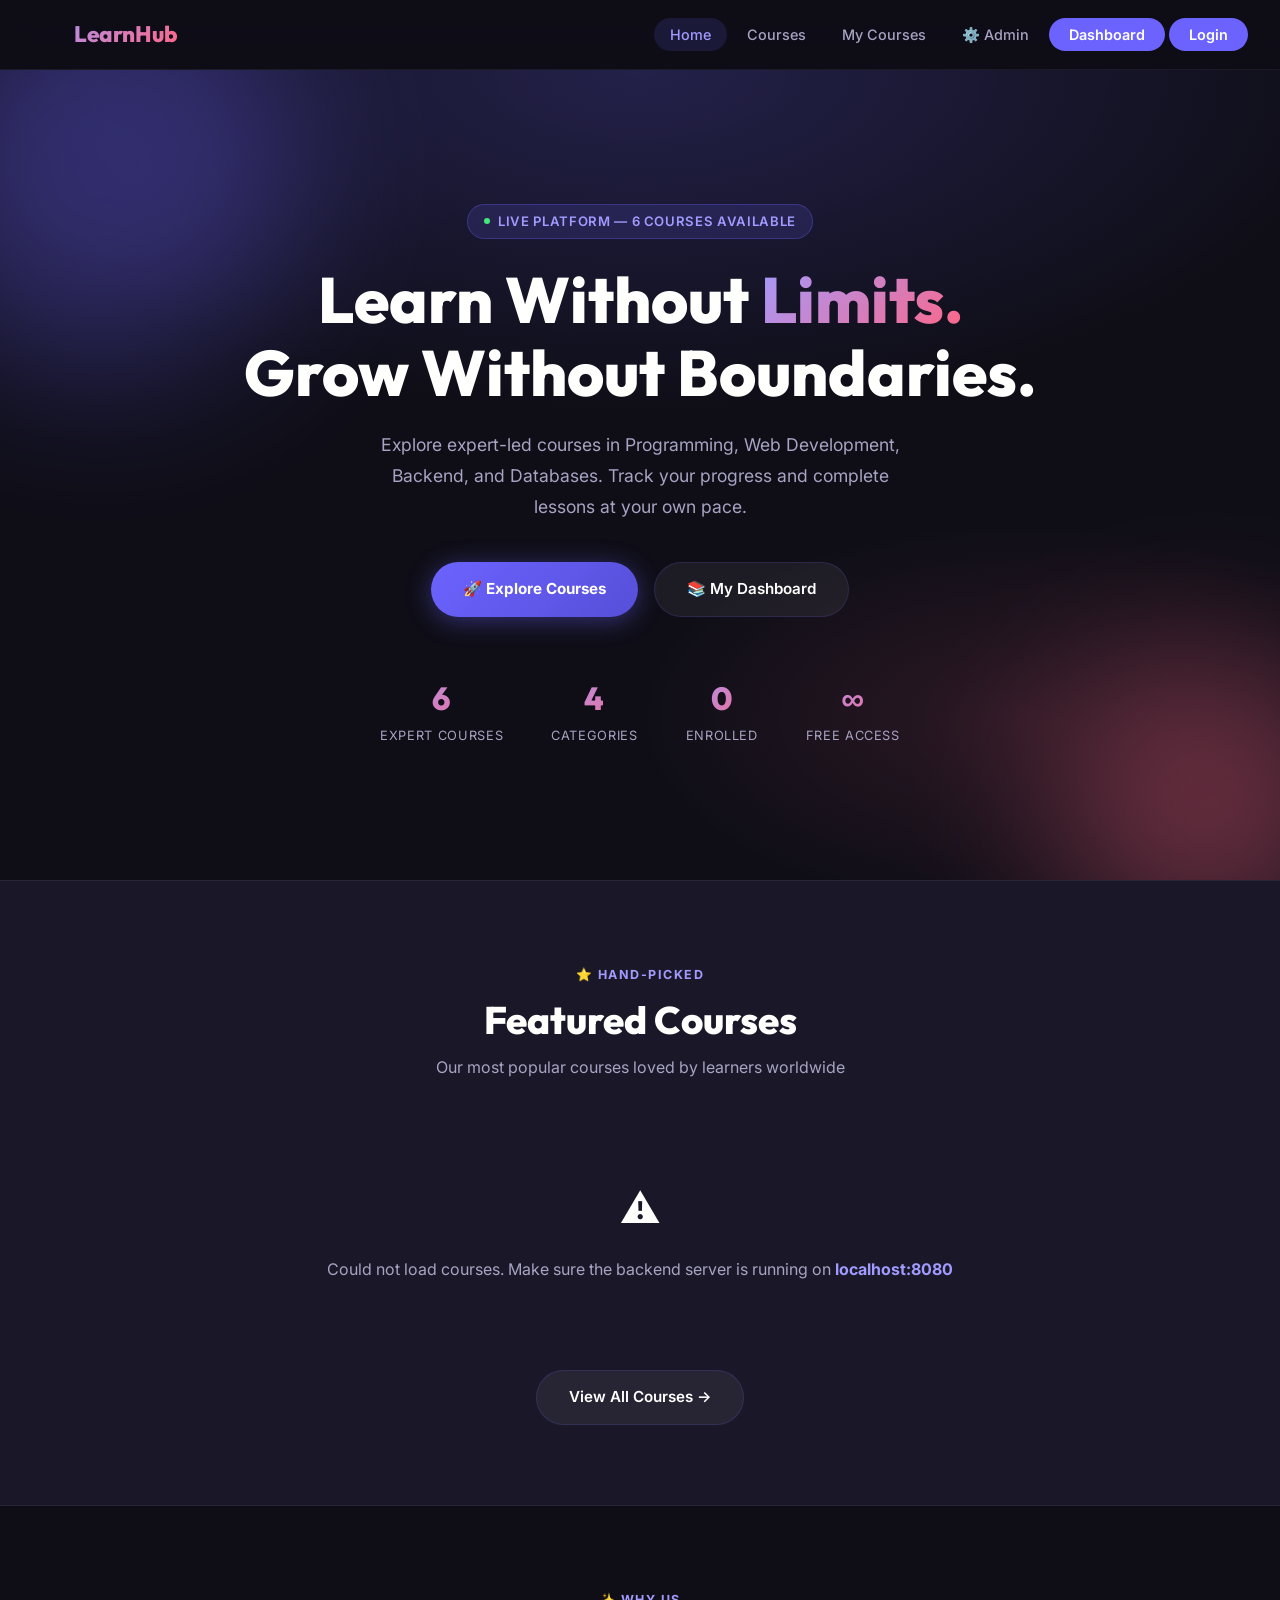
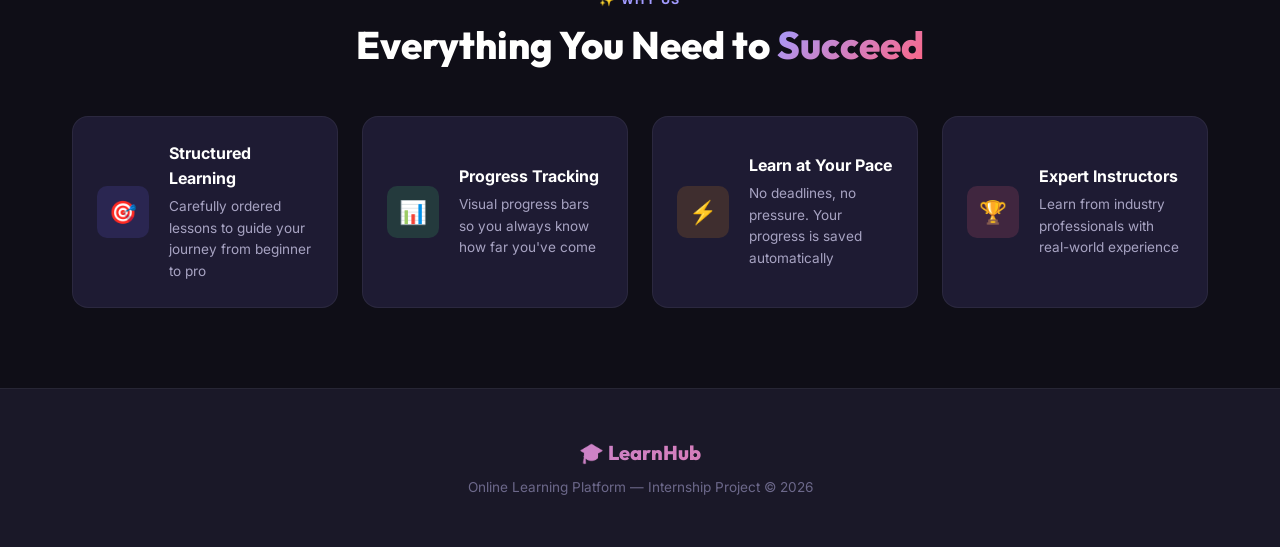
==== target/classes/static/index.html @ 6e9b1f72 "first commit" ====
<!DOCTYPE html>
<html lang="en">
<head>
  <meta charset="UTF-8" />
  <meta name="viewport" content="width=device-width, initial-scale=1.0" />
  <title>LearnHub — Online Learning Platform</title>
  <meta name="description" content="Browse and enroll in top courses in Programming, Web Development, Backend, and Database. Learn from expert instructors at your own pace." />
  <link rel="stylesheet" href="css/style.css" />
  <link rel="icon" href="data:image/svg+xml,<svg xmlns='http://www.w3.org/2000/svg' viewBox='0 0 100 100'><text y='.9em' font-size='90'>🎓</text></svg>" />
</head>
<body>

<!-- NAVBAR -->
<nav class="navbar" id="navbar">
  <a href="index.html" class="nav-logo">
    <span class="logo-icon">🎓</span> LearnHub
  </a>
  <ul class="nav-links" id="navLinks">
    <li><a href="index.html" class="active">Home</a></li>
    <li><a href="courses.html">Courses</a></li>
    <li><a href="dashboard.html">My Courses</a></li>
    <li><a href="admin.html">⚙️ Admin</a></li>
    <li><a href="dashboard.html" class="nav-cta">Dashboard</a></li>
  </ul>
  <button class="hamburger" id="hamburger" aria-label="Toggle menu">
    <span></span><span></span><span></span>
  </button>
</nav>

<div class="page-wrapper">

  <!-- HERO -->
  <section class="hero">
    <div class="hero-bg"></div>
    <div class="hero-orb hero-orb-1"></div>
    <div class="hero-orb hero-orb-2"></div>
    <div class="hero-content">
      <div class="hero-badge">
        <span></span> Live Platform — 6 Courses Available
      </div>
      <h1>Learn Without <span class="gradient-text">Limits.</span><br/>Grow Without Boundaries.</h1>
      <p>Explore expert-led courses in Programming, Web Development, Backend, and Databases. Track your progress and complete lessons at your own pace.</p>
      <div class="hero-buttons">
        <a href="courses.html" class="btn-primary" id="exploreCoursesBtn">🚀 Explore Courses</a>
        <a href="dashboard.html" class="btn-secondary" id="myCoursesBtn">📚 My Dashboard</a>
      </div>
      <div class="hero-stats">
        <div class="stat">
          <div class="stat-number" id="totalCoursesStat">6</div>
          <div class="stat-label">Expert Courses</div>
        </div>
        <div class="stat">
          <div class="stat-number">4</div>
          <div class="stat-label">Categories</div>
        </div>
        <div class="stat">
          <div class="stat-number" id="enrolledStat">0</div>
          <div class="stat-label">Enrolled</div>
        </div>
        <div class="stat">
          <div class="stat-number">∞</div>
          <div class="stat-label">Free Access</div>
        </div>
      </div>
    </div>
  </section>

  <!-- FEATURED COURSES -->
  <div style="background: var(--bg2); border-top: 1px solid var(--border-light); border-bottom: 1px solid var(--border-light);">
    <section class="section">
      <div class="section-header">
        <div class="section-label">⭐ Hand-picked</div>
        <h2 class="section-title">Featured Courses</h2>
        <p class="section-sub">Our most popular courses loved by learners worldwide</p>
      </div>
      <div class="courses-grid" id="featuredGrid">
        <div class="spinner-wrapper"><div class="spinner"></div></div>
      </div>
      <div style="text-align:center; margin-top:2.5rem;">
        <a href="courses.html" class="btn-secondary" id="viewAllBtn" style="display:inline-flex;">View All Courses →</a>
      </div>
    </section>
  </div>

  <!-- WHY LEARNHUB -->
  <section class="section">
    <div class="section-header">
      <div class="section-label">✨ Why Us</div>
      <h2 class="section-title">Everything You Need to <span class="gradient-text">Succeed</span></h2>
    </div>
    <div style="display:grid; grid-template-columns:repeat(auto-fit,minmax(240px,1fr)); gap:1.5rem;">
      <div class="stat-card">
        <div class="stat-icon purple">🎯</div>
        <div><div style="font-weight:700;font-size:1rem;margin-bottom:4px;">Structured Learning</div><div style="font-size:0.85rem;color:var(--text-muted);">Carefully ordered lessons to guide your journey from beginner to pro</div></div>
      </div>
      <div class="stat-card">
        <div class="stat-icon green">📊</div>
        <div><div style="font-weight:700;font-size:1rem;margin-bottom:4px;">Progress Tracking</div><div style="font-size:0.85rem;color:var(--text-muted);">Visual progress bars so you always know how far you've come</div></div>
      </div>
      <div class="stat-card">
        <div class="stat-icon orange">⚡</div>
        <div><div style="font-weight:700;font-size:1rem;margin-bottom:4px;">Learn at Your Pace</div><div style="font-size:0.85rem;color:var(--text-muted);">No deadlines, no pressure. Your progress is saved automatically</div></div>
      </div>
      <div class="stat-card">
        <div class="stat-icon pink">🏆</div>
        <div><div style="font-weight:700;font-size:1rem;margin-bottom:4px;">Expert Instructors</div><div style="font-size:0.85rem;color:var(--text-muted);">Learn from industry professionals with real-world experience</div></div>
      </div>
    </div>
  </section>

</div>

<!-- FOOTER -->
<footer>
  <div class="footer-logo">🎓 LearnHub</div>
  <p>Online Learning Platform — Internship Project &copy; 2026</p>
</footer>

<!-- TOAST CONTAINER -->
<div class="toast-container" id="toastContainer"></div>

<script src="js/auth.js"></script>
<script src="js/app.js"></script>
<script src="js/index.js"></script>
<script>initNavAuth();</script>
</body>
</html>
---- target/classes/static/css/style.css ----
/* =====================================================
   Online Learning Platform - Global Stylesheet
   ===================================================== */

@import url('https://fonts.googleapis.com/css2?family=Inter:wght@300;400;500;600;700;800&family=Outfit:wght@400;500;600;700;800&display=swap');

/* ---- CSS Variables / Design Tokens ---- */
:root {
  --primary: #6c63ff;
  --primary-dark: #554fd8;
  --primary-light: #a29bff;
  --secondary: #ff6584;
  --accent: #43e97b;
  --accent2: #f7971e;

  --bg: #0f0e17;
  --bg2: #1a1828;
  --bg3: #231f3a;
  --card-bg: #1e1b33;
  --card-hover: #27234a;

  --text: #fffffe;
  --text-muted: #a7a3c2;
  --text-dim: #6c688a;

  --border: rgba(108, 99, 255, 0.18);
  --border-light: rgba(255,255,255,0.06);

  --shadow: 0 8px 32px rgba(0,0,0,0.45);
  --shadow-card: 0 4px 24px rgba(0,0,0,0.35);
  --shadow-glow: 0 0 40px rgba(108,99,255,0.18);

  --radius: 16px;
  --radius-sm: 10px;
  --radius-pill: 999px;

  --transition: 0.25s cubic-bezier(.4,0,.2,1);
  --nav-height: 70px;
}

/* ---- Reset ---- */
*, *::before, *::after { box-sizing: border-box; margin: 0; padding: 0; }
html { scroll-behavior: smooth; }
body {
  font-family: 'Inter', sans-serif;
  background: var(--bg);
  color: var(--text);
  min-height: 100vh;
  line-height: 1.6;
}
a { text-decoration: none; color: inherit; }
img { max-width: 100%; display: block; }
ul { list-style: none; }
button { cursor: pointer; font-family: inherit; border: none; outline: none; }

/* ---- Scrollbar ---- */
::-webkit-scrollbar { width: 6px; }
::-webkit-scrollbar-track { background: var(--bg2); }
::-webkit-scrollbar-thumb { background: var(--primary); border-radius: 3px; }

/* =====================================================
   NAVBAR
   ===================================================== */
.navbar {
  position: fixed;
  top: 0; left: 0; right: 0;
  height: var(--nav-height);
  background: rgba(15,14,23,0.85);
  backdrop-filter: blur(18px);
  border-bottom: 1px solid var(--border-light);
  display: flex;
  align-items: center;
  justify-content: space-between;
  padding: 0 2rem;
  z-index: 1000;
  transition: background var(--transition);
}
.navbar.scrolled { background: rgba(15,14,23,0.97); }

.nav-logo {
  display: flex;
  align-items: center;
  gap: 10px;
  font-family: 'Outfit', sans-serif;
  font-size: 1.4rem;
  font-weight: 800;
  background: linear-gradient(135deg, var(--primary-light) 0%, var(--secondary) 100%);
  -webkit-background-clip: text;
  -webkit-text-fill-color: transparent;
  background-clip: text;
}
.nav-logo .logo-icon { font-size: 1.6rem; filter: drop-shadow(0 0 8px var(--primary)); }

.nav-links {
  display: flex;
  align-items: center;
  gap: 0.25rem;
}
.nav-links a {
  padding: 8px 16px;
  border-radius: var(--radius-pill);
  font-size: 0.9rem;
  font-weight: 500;
  color: var(--text-muted);
  transition: color var(--transition), background var(--transition);
}
.nav-links a:hover, .nav-links a.active {
  color: var(--text);
  background: rgba(108,99,255,0.15);
}
.nav-links a.active { color: var(--primary-light); }

.nav-cta {
  background: var(--primary);
  color: #fff !important;
  padding: 8px 20px !important;
  border-radius: var(--radius-pill) !important;
  font-weight: 600 !important;
  transition: background var(--transition), transform var(--transition), box-shadow var(--transition) !important;
}
.nav-cta:hover {
  background: var(--primary-dark) !important;
  transform: translateY(-1px);
  box-shadow: 0 4px 18px rgba(108,99,255,0.4) !important;
}

.hamburger { display: none; flex-direction: column; gap: 5px; background: none; padding: 6px; }
.hamburger span { display: block; width: 22px; height: 2px; background: var(--text-muted); border-radius: 2px; transition: var(--transition); }

/* =====================================================
   PAGE WRAPPER
   ===================================================== */
.page-wrapper { padding-top: var(--nav-height); }

/* =====================================================
   HERO SECTION
   ===================================================== */
.hero {
  min-height: 90vh;
  display: flex;
  align-items: center;
  justify-content: center;
  text-align: center;
  position: relative;
  overflow: hidden;
  padding: 4rem 2rem;
}

.hero-bg {
  position: absolute;
  inset: 0;
  background: radial-gradient(ellipse 80% 60% at 50% 0%, rgba(108,99,255,0.22) 0%, transparent 70%),
              radial-gradient(ellipse 50% 40% at 80% 80%, rgba(255,101,132,0.12) 0%, transparent 60%),
              var(--bg);
}
.hero-orb {
  position: absolute;
  border-radius: 50%;
  filter: blur(80px);
  opacity: 0.35;
  animation: floatOrb 8s ease-in-out infinite;
}
.hero-orb-1 { width: 400px; height: 400px; background: var(--primary); top: -100px; left: -100px; animation-delay: 0s; }
.hero-orb-2 { width: 300px; height: 300px; background: var(--secondary); bottom: -80px; right: -80px; animation-delay: -4s; }

@keyframes floatOrb {
  0%, 100% { transform: translate(0, 0) scale(1); }
  50% { transform: translate(30px, 20px) scale(1.05); }
}

.hero-content { position: relative; z-index: 1; max-width: 800px; }

.hero-badge {
  display: inline-flex;
  align-items: center;
  gap: 8px;
  background: rgba(108,99,255,0.15);
  border: 1px solid rgba(108,99,255,0.3);
  color: var(--primary-light);
  padding: 6px 16px;
  border-radius: var(--radius-pill);
  font-size: 0.82rem;
  font-weight: 600;
  margin-bottom: 1.5rem;
  letter-spacing: 0.05em;
  text-transform: uppercase;
}
.hero-badge span { display: inline-block; width: 6px; height: 6px; border-radius: 50%; background: var(--accent); animation: pulse 2s infinite; }
@keyframes pulse { 0%,100%{opacity:1;transform:scale(1)} 50%{opacity:0.5;transform:scale(1.3)} }

.hero h1 {
  font-family: 'Outfit', sans-serif;
  font-size: clamp(2.4rem, 6vw, 4rem);
  font-weight: 800;
  line-height: 1.15;
  margin-bottom: 1.25rem;
}
.hero h1 .gradient-text {
  background: linear-gradient(135deg, var(--primary-light) 0%, var(--secondary) 100%);
  -webkit-background-clip: text;
  -webkit-text-fill-color: transparent;
  background-clip: text;
}

.hero p {
  font-size: 1.1rem;
  color: var(--text-muted);
  max-width: 560px;
  margin: 0 auto 2.5rem;
  line-height: 1.75;
}

.hero-buttons { display: flex; gap: 1rem; justify-content: center; flex-wrap: wrap; }

.btn-primary {
  background: linear-gradient(135deg, var(--primary), var(--primary-dark));
  color: #fff;
  padding: 14px 32px;
  border-radius: var(--radius-pill);
  font-weight: 700;
  font-size: 0.95rem;
  display: inline-flex;
  align-items: center;
  gap: 8px;
  transition: transform var(--transition), box-shadow var(--transition);
  box-shadow: 0 4px 24px rgba(108,99,255,0.4);
}
.btn-primary:hover { transform: translateY(-2px); box-shadow: 0 8px 32px rgba(108,99,255,0.55); }

.btn-secondary {
  background: rgba(255,255,255,0.06);
  color: var(--text);
  padding: 14px 32px;
  border-radius: var(--radius-pill);
  font-weight: 600;
  font-size: 0.95rem;
  border: 1px solid var(--border);
  display: inline-flex;
  align-items: center;
  gap: 8px;
  transition: background var(--transition), transform var(--transition);
}
.btn-secondary:hover { background: rgba(255,255,255,0.1); transform: translateY(-2px); }

/* ---- Hero Stats ---- */
.hero-stats {
  display: flex;
  justify-content: center;
  gap: 3rem;
  margin-top: 3.5rem;
  flex-wrap: wrap;
}
.stat { text-align: center; }
.stat-number {
  font-family: 'Outfit', sans-serif;
  font-size: 2rem;
  font-weight: 800;
  background: linear-gradient(135deg, var(--primary-light), var(--secondary));
  -webkit-background-clip: text;
  -webkit-text-fill-color: transparent;
  background-clip: text;
}
.stat-label { font-size: 0.8rem; color: var(--text-muted); text-transform: uppercase; letter-spacing: 0.05em; margin-top: 2px; }

/* =====================================================
   SECTION HEADERS
   ===================================================== */
.section { padding: 5rem 2rem; max-width: 1200px; margin: 0 auto; }
.section-header { text-align: center; margin-bottom: 3rem; }
.section-label {
  display: inline-flex;
  align-items: center;
  gap: 6px;
  font-size: 0.78rem;
  font-weight: 700;
  text-transform: uppercase;
  letter-spacing: 0.12em;
  color: var(--primary-light);
  margin-bottom: 0.75rem;
}
.section-title {
  font-family: 'Outfit', sans-serif;
  font-size: clamp(1.6rem, 3.5vw, 2.4rem);
  font-weight: 800;
  margin-bottom: 0.75rem;
  line-height: 1.2;
}
.section-sub { color: var(--text-muted); font-size: 1rem; max-width: 540px; margin: 0 auto; }

/* =====================================================
   COURSE CARDS
   ===================================================== */
.courses-grid {
  display: grid;
  grid-template-columns: repeat(auto-fill, minmax(300px, 1fr));
  gap: 1.5rem;
}

.course-card {
  background: var(--card-bg);
  border: 1px solid var(--border-light);
  border-radius: var(--radius);
  overflow: hidden;
  transition: transform var(--transition), box-shadow var(--transition), border-color var(--transition);
  cursor: pointer;
  position: relative;
}
.course-card:hover {
  transform: translateY(-6px);
  box-shadow: var(--shadow-glow), var(--shadow-card);
  border-color: rgba(108,99,255,0.4);
}

.card-thumbnail {
  width: 100%;
  height: 180px;
  position: relative;
  overflow: hidden;
}
.card-thumbnail-img {
  width: 100%;
  height: 100%;
  object-fit: cover;
  transition: transform 0.4s ease;
}
.course-card:hover .card-thumbnail-img { transform: scale(1.05); }

.card-thumbnail-placeholder {
  width: 100%;
  height: 100%;
  display: flex;
  align-items: center;
  justify-content: center;
  font-size: 3.5rem;
}

.card-category-badge {
  position: absolute;
  top: 12px;
  left: 12px;
  background: rgba(15,14,23,0.8);
  backdrop-filter: blur(8px);
  border: 1px solid var(--border);
  color: var(--primary-light);
  font-size: 0.72rem;
  font-weight: 600;
  padding: 4px 10px;
  border-radius: var(--radius-pill);
  text-transform: uppercase;
  letter-spacing: 0.05em;
}

.card-body { padding: 1.25rem; }
.card-title {
  font-family: 'Outfit', sans-serif;
  font-size: 1.05rem;
  font-weight: 700;
  margin-bottom: 0.5rem;
  line-height: 1.3;
  display: -webkit-box;
  -webkit-line-clamp: 2;
  -webkit-box-orient: vertical;
  overflow: hidden;
}
.card-desc {
  color: var(--text-muted);
  font-size: 0.85rem;
  line-height: 1.55;
  display: -webkit-box;
  -webkit-line-clamp: 2;
  -webkit-box-orient: vertical;
  overflow: hidden;
  margin-bottom: 1rem;
}
.card-meta {
  display: flex;
  align-items: center;
  gap: 1rem;
  color: var(--text-dim);
  font-size: 0.82rem;
  margin-bottom: 1rem;
}
.card-meta span { display: flex; align-items: center; gap: 4px; }
.card-instructor {
  font-size: 0.82rem;
  color: var(--text-muted);
  margin-bottom: 1.25rem;
  display: flex;
  align-items: center;
  gap: 6px;
}
.avatar-sm {
  width: 24px; height: 24px;
  border-radius: 50%;
  background: linear-gradient(135deg, var(--primary), var(--secondary));
  display: flex; align-items: center; justify-content: center;
  font-size: 0.65rem; font-weight: 700; color: #fff;
  flex-shrink: 0;
}

.btn-enroll {
  width: 100%;
  padding: 10px;
  border-radius: var(--radius-sm);
  font-weight: 600;
  font-size: 0.88rem;
  background: linear-gradient(135deg, var(--primary), var(--primary-dark));
  color: #fff;
  transition: opacity var(--transition), transform var(--transition);
  display: flex;
  align-items: center;
  justify-content: center;
  gap: 6px;
}
.btn-enroll:hover { opacity: 0.9; transform: translateY(-1px); }
.btn-enroll.enrolled {
  background: rgba(67,233,123,0.15);
  color: var(--accent);
  border: 1px solid rgba(67,233,123,0.3);
}
.btn-view-course {
  width: 100%;
  padding: 10px;
  border-radius: var(--radius-sm);
  font-weight: 600;
  font-size: 0.88rem;
  background: rgba(255,255,255,0.05);
  color: var(--text-muted);
  border: 1px solid var(--border-light);
  margin-top: 8px;
  transition: background var(--transition);
  display: flex; align-items: center; justify-content: center; gap: 6px;
}
.btn-view-course:hover { background: rgba(255,255,255,0.1); color: var(--text); }

/* =====================================================
   CATEGORY FILTER BAR
   ===================================================== */
.filter-bar {
  display: flex;
  align-items: center;
  gap: 0.75rem;
  flex-wrap: wrap;
  margin-bottom: 2rem;
}
.filter-btn {
  padding: 8px 18px;
  border-radius: var(--radius-pill);
  font-size: 0.85rem;
  font-weight: 600;
  background: var(--card-bg);
  color: var(--text-muted);
  border: 1px solid var(--border-light);
  transition: all var(--transition);
}
.filter-btn:hover, .filter-btn.active {
  background: var(--primary);
  color: #fff;
  border-color: var(--primary);
  box-shadow: 0 2px 16px rgba(108,99,255,0.35);
}

/* =====================================================
   SEARCH BAR
   ===================================================== */
.search-wrapper {
  position: relative;
  max-width: 480px;
  width: 100%;
}
.search-icon {
  position: absolute;
  left: 16px;
  top: 50%;
  transform: translateY(-50%);
  color: var(--text-dim);
  font-size: 1rem;
  pointer-events: none;
}
.search-input {
  width: 100%;
  background: var(--card-bg);
  border: 1px solid var(--border-light);
  border-radius: var(--radius-pill);
  padding: 12px 20px 12px 44px;
  color: var(--text);
  font-family: 'Inter', sans-serif;
  font-size: 0.9rem;
  outline: none;
  transition: border-color var(--transition), box-shadow var(--transition);
}
.search-input:focus {
  border-color: var(--primary);
  box-shadow: 0 0 0 3px rgba(108,99,255,0.15);
}
.search-input::placeholder { color: var(--text-dim); }

/* =====================================================
   COURSES PAGE HEADER STRIP
   ===================================================== */
.page-hero {
  background: linear-gradient(135deg, rgba(108,99,255,0.12) 0%, rgba(255,101,132,0.06) 100%);
  border-bottom: 1px solid var(--border-light);
  padding: 3.5rem 2rem 2.5rem;
  text-align: center;
}
.page-hero h1 { font-family: 'Outfit',sans-serif; font-size: 2.2rem; font-weight: 800; margin-bottom: 0.5rem; }
.page-hero p { color: var(--text-muted); font-size: 1rem; }

/* =====================================================
   COURSE DETAIL PAGE
   ===================================================== */
.course-detail-hero {
  background: linear-gradient(135deg, rgba(108,99,255,0.14) 0%, rgba(255,101,132,0.07) 100%);
  border-bottom: 1px solid var(--border-light);
  padding: 4rem 2rem 3rem;
}
.course-detail-inner {
  max-width: 1100px;
  margin: 0 auto;
  display: grid;
  grid-template-columns: 1fr 360px;
  gap: 3rem;
  align-items: start;
}
.course-detail-info .course-badge {
  display: inline-flex;
  align-items: center;
  gap: 6px;
  background: rgba(108,99,255,0.15);
  border: 1px solid rgba(108,99,255,0.3);
  color: var(--primary-light);
  padding: 4px 12px;
  border-radius: var(--radius-pill);
  font-size: 0.78rem;
  font-weight: 600;
  margin-bottom: 1rem;
  text-transform: uppercase;
  letter-spacing: 0.06em;
}
.course-detail-title {
  font-family: 'Outfit', sans-serif;
  font-size: clamp(1.7rem, 3.5vw, 2.4rem);
  font-weight: 800;
  line-height: 1.2;
  margin-bottom: 1rem;
}
.course-detail-desc { color: var(--text-muted); font-size: 1rem; line-height: 1.75; margin-bottom: 1.5rem; }
.course-meta-row {
  display: flex;
  flex-wrap: wrap;
  gap: 1.5rem;
  margin-bottom: 1.5rem;
}
.course-meta-item { display: flex; align-items: center; gap: 6px; color: var(--text-muted); font-size: 0.88rem; }
.course-meta-item strong { color: var(--text); }

/* Enrollment Card */
.enrollment-card {
  background: var(--card-bg);
  border: 1px solid var(--border-light);
  border-radius: var(--radius);
  padding: 1.75rem;
  position: sticky;
  top: calc(var(--nav-height) + 1.5rem);
}
.enrollment-card .course-thumb-preview {
  width: 100%;
  height: 180px;
  border-radius: var(--radius-sm);
  overflow: hidden;
  margin-bottom: 1.5rem;
  display: flex;
  align-items: center;
  justify-content: center;
  font-size: 4rem;
}
.enrollment-card h3 { font-size: 1.1rem; font-weight: 700; margin-bottom: 1.25rem; }

.btn-enroll-big {
  width: 100%;
  padding: 14px;
  border-radius: var(--radius-sm);
  font-weight: 700;
  font-size: 1rem;
  background: linear-gradient(135deg, var(--primary), var(--primary-dark));
  color: #fff;
  display: flex;
  align-items: center;
  justify-content: center;
  gap: 8px;
  transition: opacity var(--transition), transform var(--transition), box-shadow var(--transition);
  box-shadow: 0 4px 20px rgba(108,99,255,0.4);
  margin-bottom: 0.75rem;
}
.btn-enroll-big:hover { opacity: 0.9; transform: translateY(-2px); }
.btn-enroll-big.enrolled {
  background: rgba(67,233,123,0.15);
  color: var(--accent);
  border: 1px solid rgba(67,233,123,0.3);
  box-shadow: none;
}

/* Lesson List */
.lessons-section { max-width: 1100px; margin: 0 auto; padding: 3rem 2rem; }
.lessons-section h2 { font-family: 'Outfit',sans-serif; font-size: 1.5rem; font-weight: 700; margin-bottom: 1.5rem; }

.lesson-list { display: flex; flex-direction: column; gap: 0.75rem; }
.lesson-item {
  background: var(--card-bg);
  border: 1px solid var(--border-light);
  border-radius: var(--radius-sm);
  padding: 1rem 1.25rem;
  display: flex;
  align-items: center;
  gap: 1rem;
  transition: border-color var(--transition), background var(--transition);
}
.lesson-item:hover { border-color: rgba(108,99,255,0.3); background: var(--card-hover); }
.lesson-item.completed { border-color: rgba(67,233,123,0.25); background: rgba(67,233,123,0.04); }

.lesson-check {
  width: 22px; height: 22px;
  border-radius: 50%;
  border: 2px solid var(--border);
  display: flex; align-items: center; justify-content: center;
  flex-shrink: 0;
  color: var(--accent);
  font-size: 0.75rem;
  transition: all var(--transition);
  cursor: pointer;
}
.lesson-item.completed .lesson-check {
  background: var(--accent);
  border-color: var(--accent);
  color: var(--bg);
}

.lesson-num {
  width: 28px; height: 28px;
  border-radius: 50%;
  background: rgba(108,99,255,0.15);
  color: var(--primary-light);
  font-size: 0.78rem;
  font-weight: 700;
  display: flex; align-items: center; justify-content: center;
  flex-shrink: 0;
}
.lesson-info { flex: 1; }
.lesson-title { font-size: 0.92rem; font-weight: 600; margin-bottom: 2px; }
.lesson-duration { font-size: 0.8rem; color: var(--text-dim); display: flex; align-items: center; gap: 4px; }
.lesson-status {
  font-size: 0.75rem;
  font-weight: 600;
  color: var(--accent);
  white-space: nowrap;
}

/* Progress Bar */
.progress-container { margin: 1rem 0; }
.progress-label {
  display: flex;
  justify-content: space-between;
  font-size: 0.82rem;
  color: var(--text-muted);
  margin-bottom: 0.5rem;
}
.progress-label strong { color: var(--text); font-size: 0.92rem; }
.progress-bar-wrap {
  height: 8px;
  background: rgba(255,255,255,0.08);
  border-radius: var(--radius-pill);
  overflow: hidden;
}
.progress-bar-fill {
  height: 100%;
  border-radius: var(--radius-pill);
  background: linear-gradient(90deg, var(--primary), var(--accent));
  transition: width 0.6s cubic-bezier(.4,0,.2,1);
  min-width: 0;
}

/* =====================================================
   DASHBOARD PAGE
   ===================================================== */
.dashboard-stats {
  display: grid;
  grid-template-columns: repeat(auto-fit, minmax(220px, 1fr));
  gap: 1.25rem;
  margin-bottom: 2.5rem;
}
.stat-card {
  background: var(--card-bg);
  border: 1px solid var(--border-light);
  border-radius: var(--radius);
  padding: 1.5rem;
  display: flex;
  align-items: center;
  gap: 1.25rem;
  transition: transform var(--transition), border-color var(--transition);
}
.stat-card:hover { transform: translateY(-3px); border-color: rgba(108,99,255,0.3); }
.stat-icon {
  width: 52px; height: 52px;
  border-radius: var(--radius-sm);
  display: flex; align-items: center; justify-content: center;
  font-size: 1.4rem;
  flex-shrink: 0;
}
.stat-icon.purple { background: rgba(108,99,255,0.15); }
.stat-icon.green  { background: rgba(67,233,123,0.15); }
.stat-icon.orange { background: rgba(247,151,30,0.15); }
.stat-icon.pink   { background: rgba(255,101,132,0.15); }

.stat-info .stat-number { font-size: 1.8rem; }
.stat-info .stat-label { font-size: 0.8rem; }

/* Enrolled Course Row */
.enrolled-courses-list { display: flex; flex-direction: column; gap: 1.25rem; }
.enrolled-card {
  background: var(--card-bg);
  border: 1px solid var(--border-light);
  border-radius: var(--radius);
  padding: 1.5rem;
  display: flex;
  align-items: center;
  gap: 1.5rem;
  transition: transform var(--transition), border-color var(--transition), box-shadow var(--transition);
}
.enrolled-card:hover {
  transform: translateY(-2px);
  border-color: rgba(108,99,255,0.3);
  box-shadow: var(--shadow-card);
}
.enrolled-thumb {
  width: 80px; height: 80px;
  border-radius: var(--radius-sm);
  display: flex; align-items: center; justify-content: center;
  font-size: 2.2rem;
  flex-shrink: 0;
}
.enrolled-info { flex: 1; min-width: 0; }
.enrolled-category {
  font-size: 0.72rem;
  font-weight: 700;
  text-transform: uppercase;
  letter-spacing: 0.08em;
  color: var(--primary-light);
  margin-bottom: 4px;
}
.enrolled-title {
  font-family: 'Outfit', sans-serif;
  font-size: 1.05rem;
  font-weight: 700;
  margin-bottom: 4px;
  white-space: nowrap;
  overflow: hidden;
  text-overflow: ellipsis;
}
.enrolled-instructor { font-size: 0.82rem; color: var(--text-muted); margin-bottom: 10px; }
.enrolled-actions { display: flex; gap: 0.75rem; align-items: center; flex-shrink: 0; }

.btn-resume {
  padding: 10px 20px;
  border-radius: var(--radius-pill);
  background: linear-gradient(135deg, var(--primary), var(--primary-dark));
  color: #fff;
  font-weight: 600;
  font-size: 0.85rem;
  display: flex; align-items: center; gap: 6px;
  transition: transform var(--transition), box-shadow var(--transition);
}
.btn-resume:hover { transform: translateY(-1px); box-shadow: 0 4px 16px rgba(108,99,255,0.4); }

/* Empty State */
.empty-state {
  text-align: center;
  padding: 5rem 2rem;
}
.empty-icon { font-size: 4rem; margin-bottom: 1rem; opacity: 0.6; }
.empty-state h3 { font-size: 1.25rem; font-weight: 700; margin-bottom: 0.5rem; }
.empty-state p { color: var(--text-muted); margin-bottom: 1.5rem; }

/* =====================================================
   TOAST NOTIFICATION
   ===================================================== */
.toast-container {
  position: fixed;
  bottom: 2rem;
  right: 2rem;
  display: flex;
  flex-direction: column;
  gap: 0.75rem;
  z-index: 9999;
}
.toast {
  background: var(--card-bg);
  border: 1px solid var(--border-light);
  border-radius: var(--radius-sm);
  padding: 1rem 1.5rem;
  display: flex;
  align-items: center;
  gap: 10px;
  font-size: 0.88rem;
  font-weight: 500;
  box-shadow: var(--shadow);
  animation: slideInToast 0.35s cubic-bezier(.4,0,.2,1);
  max-width: 340px;
}
@keyframes slideInToast {
  from { transform: translateX(110%); opacity: 0; }
  to { transform: translateX(0); opacity: 1; }
}
.toast.success { border-color: rgba(67,233,123,0.4); }
.toast.success .toast-icon { color: var(--accent); }
.toast.error { border-color: rgba(255,101,132,0.4); }
.toast.error .toast-icon { color: var(--secondary); }
.toast.info { border-color: rgba(108,99,255,0.4); }
.toast.info .toast-icon { color: var(--primary-light); }

/* =====================================================
   LOADING SPINNER
   ===================================================== */
.spinner-wrapper { display: flex; justify-content: center; padding: 4rem; }
.spinner {
  width: 44px; height: 44px;
  border: 3px solid var(--border-light);
  border-top-color: var(--primary);
  border-radius: 50%;
  animation: spin 0.8s linear infinite;
}
@keyframes spin { to { transform: rotate(360deg); } }

/* =====================================================
   FOOTER
   ===================================================== */
footer {
  background: var(--bg2);
  border-top: 1px solid var(--border-light);
  padding: 3rem 2rem;
  text-align: center;
  color: var(--text-dim);
  font-size: 0.85rem;
}
footer .footer-logo {
  font-family: 'Outfit', sans-serif;
  font-size: 1.25rem;
  font-weight: 800;
  background: linear-gradient(135deg, var(--primary-light), var(--secondary));
  -webkit-background-clip: text;
  -webkit-text-fill-color: transparent;
  background-clip: text;
  margin-bottom: 0.5rem;
}

/* =====================================================
   RESPONSIVE
   ===================================================== */
@media (max-width: 768px) {
  .nav-links { display: none; flex-direction: column; position: absolute; top: var(--nav-height); left: 0; right: 0; background: var(--bg2); border-bottom: 1px solid var(--border-light); padding: 1rem; gap: 0.25rem; }
  .nav-links.open { display: flex; }
  .hamburger { display: flex; }
  .course-detail-inner { grid-template-columns: 1fr; }
  .enrollment-card { position: static; }
  .enrolled-card { flex-direction: column; align-items: flex-start; }
  .enrolled-actions { width: 100%; }
  .btn-resume { flex: 1; justify-content: center; }
  .hero-stats { gap: 1.75rem; }
  .navbar { padding: 0 1.25rem; }
}

@media (max-width: 480px) {
  .courses-grid { grid-template-columns: 1fr; }
  .hero h1 { font-size: 2rem; }
}

/* =====================================================
   UTILITY CLASSES
   ===================================================== */
.text-center { text-align: center; }
.mt-1 { margin-top: 0.5rem; }
.mt-2 { margin-top: 1rem; }
.mt-3 { margin-top: 1.5rem; }
.hidden { display: none !important; }
.gradient-text {
  background: linear-gradient(135deg, var(--primary-light) 0%, var(--secondary) 100%);
  -webkit-background-clip: text;
  -webkit-text-fill-color: transparent;
  background-clip: text;
}

/* =====================================================
   NAVBAR AUTH — User badge + Logout button (injected by auth.js)
   ===================================================== */
.nav-user-badge {
  display: inline-flex;
  align-items: center;
  gap: 6px;
  padding: 6px 14px;
  background: rgba(108,99,255,0.12);
  border: 1px solid rgba(108,99,255,0.25);
  border-radius: var(--radius-pill);
  color: var(--primary-light);
  font-size: 0.85rem;
  font-weight: 600;
  white-space: nowrap;
  max-width: 180px;
  overflow: hidden;
  text-overflow: ellipsis;
}

.nav-logout-btn {
  padding: 7px 16px;
  border-radius: var(--radius-pill);
  background: rgba(255,101,132,0.12);
  border: 1px solid rgba(255,101,132,0.25);
  color: var(--secondary);
  font-size: 0.82rem;
  font-weight: 600;
  cursor: pointer;
  font-family: 'Inter', sans-serif;
  transition: background var(--transition), transform var(--transition);
  white-space: nowrap;
}
.nav-logout-btn:hover {
  background: rgba(255,101,132,0.22);
  transform: translateY(-1px);
}
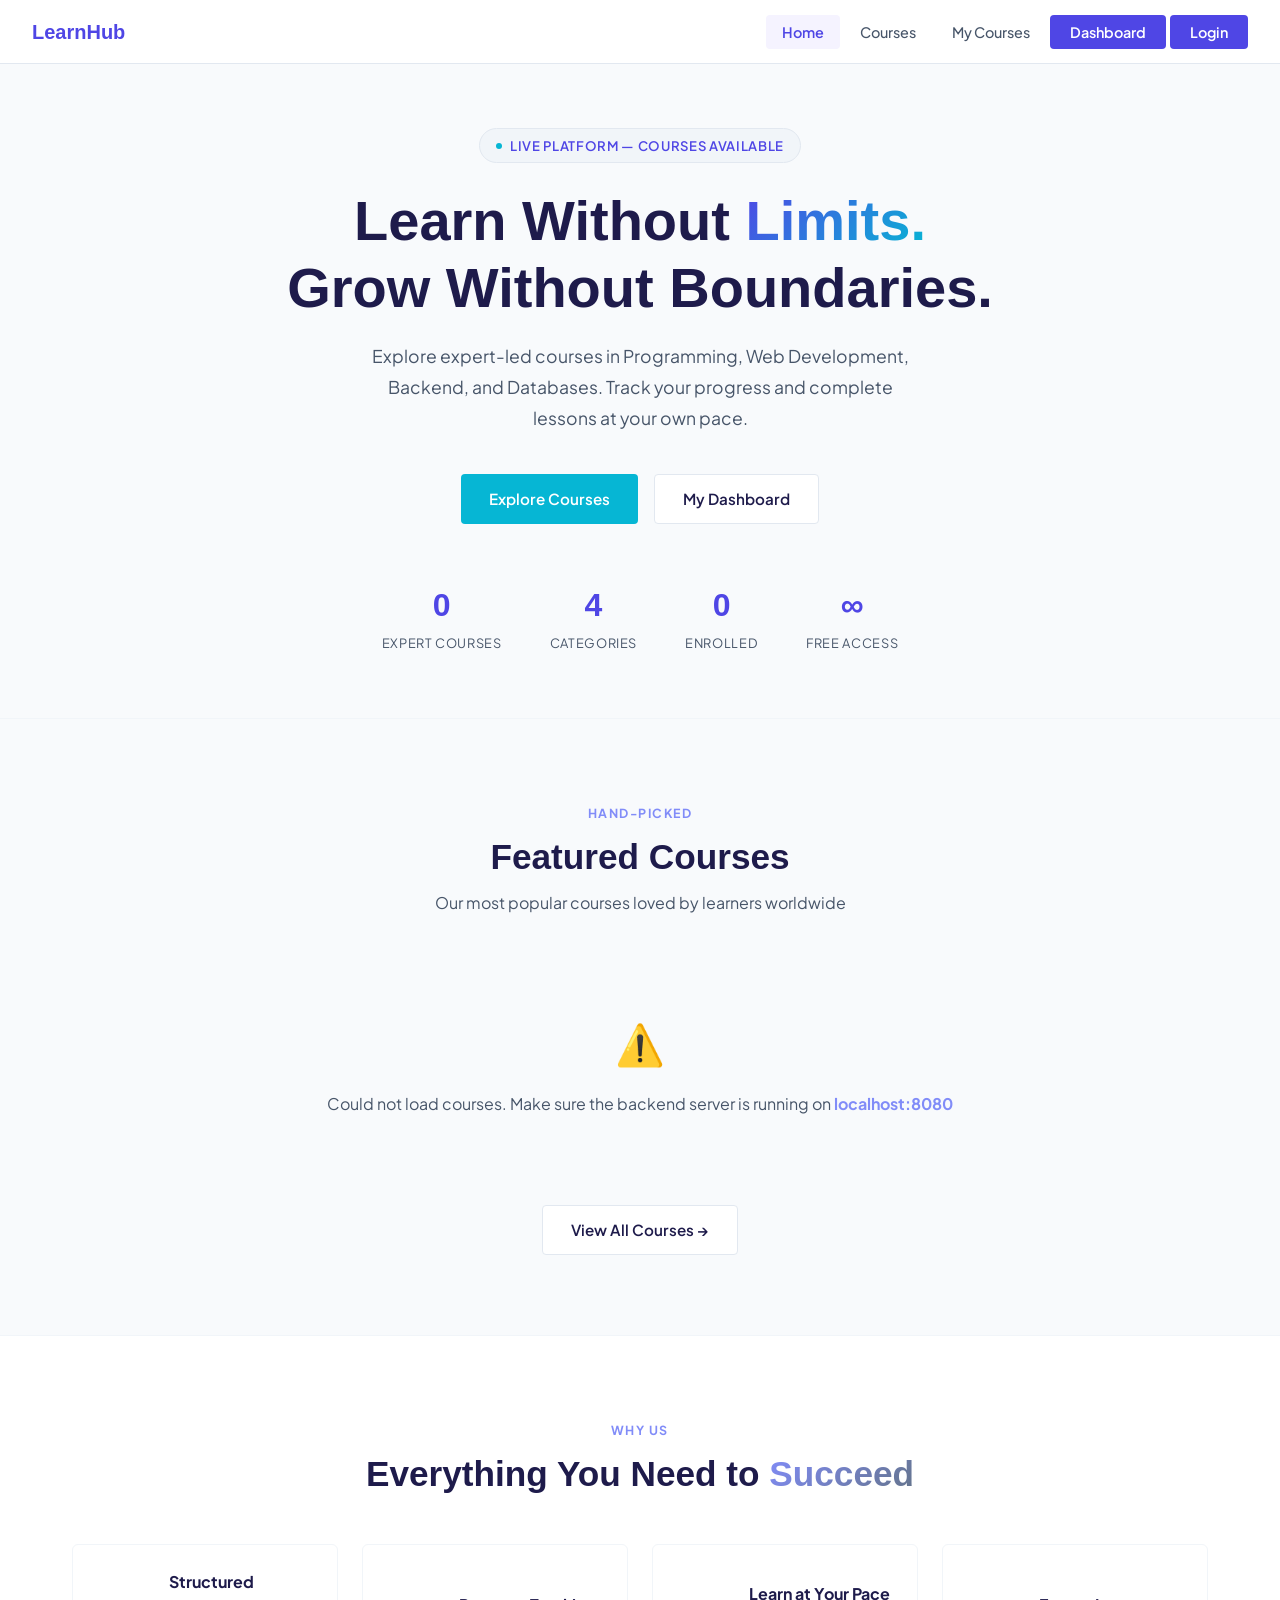
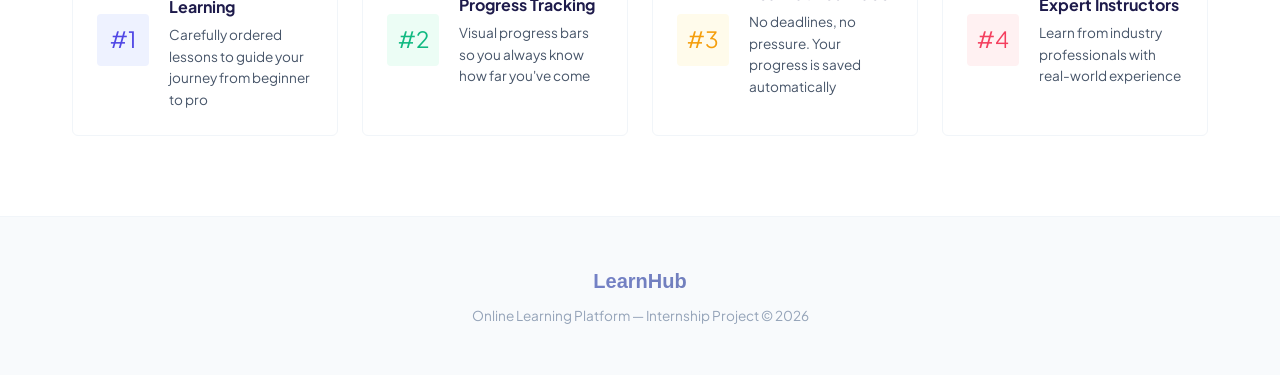
==== commit 4517d41e: "Initial commit" ====
--- a/target/classes/static/index.html
+++ b/target/classes/static/index.html
@@ -6,20 +6,19 @@
   <title>LearnHub — Online Learning Platform</title>
   <meta name="description" content="Browse and enroll in top courses in Programming, Web Development, Backend, and Database. Learn from expert instructors at your own pace." />
   <link rel="stylesheet" href="css/style.css" />
-  <link rel="icon" href="data:image/svg+xml,<svg xmlns='http://www.w3.org/2000/svg' viewBox='0 0 100 100'><text y='.9em' font-size='90'>🎓</text></svg>" />
+  <link rel="icon" href="data:image/svg+xml,<svg xmlns='http://www.w3.org/2000/svg' viewBox='0 0 100 100'><rect width='100' height='100' rx='20' fill='%232563eb'/><path d='M20 40 L50 20 L80 40 L50 60 Z' fill='white'/></svg>" />
 </head>
 <body>
 
 <!-- NAVBAR -->
 <nav class="navbar" id="navbar">
   <a href="index.html" class="nav-logo">
-    <span class="logo-icon">🎓</span> LearnHub
+    LearnHub
   </a>
   <ul class="nav-links" id="navLinks">
     <li><a href="index.html" class="active">Home</a></li>
     <li><a href="courses.html">Courses</a></li>
     <li><a href="dashboard.html">My Courses</a></li>
-    <li><a href="admin.html">⚙️ Admin</a></li>
     <li><a href="dashboard.html" class="nav-cta">Dashboard</a></li>
   </ul>
   <button class="hamburger" id="hamburger" aria-label="Toggle menu">
@@ -31,22 +30,19 @@
 
   <!-- HERO -->
   <section class="hero">
-    <div class="hero-bg"></div>
-    <div class="hero-orb hero-orb-1"></div>
-    <div class="hero-orb hero-orb-2"></div>
     <div class="hero-content">
       <div class="hero-badge">
-        <span></span> Live Platform — 6 Courses Available
+        <span></span> Live Platform — Courses Available
       </div>
       <h1>Learn Without <span class="gradient-text">Limits.</span><br/>Grow Without Boundaries.</h1>
       <p>Explore expert-led courses in Programming, Web Development, Backend, and Databases. Track your progress and complete lessons at your own pace.</p>
       <div class="hero-buttons">
-        <a href="courses.html" class="btn-primary" id="exploreCoursesBtn">🚀 Explore Courses</a>
-        <a href="dashboard.html" class="btn-secondary" id="myCoursesBtn">📚 My Dashboard</a>
+        <a href="courses.html" class="btn-primary" id="exploreCoursesBtn">Explore Courses</a>
+        <a href="dashboard.html" class="btn-secondary" id="myCoursesBtn">My Dashboard</a>
       </div>
       <div class="hero-stats">
         <div class="stat">
-          <div class="stat-number" id="totalCoursesStat">6</div>
+          <div class="stat-number" id="totalCoursesStat">0</div>
           <div class="stat-label">Expert Courses</div>
         </div>
         <div class="stat">
@@ -69,7 +65,7 @@
   <div style="background: var(--bg2); border-top: 1px solid var(--border-light); border-bottom: 1px solid var(--border-light);">
     <section class="section">
       <div class="section-header">
-        <div class="section-label">⭐ Hand-picked</div>
+        <div class="section-label">Hand-picked</div>
         <h2 class="section-title">Featured Courses</h2>
         <p class="section-sub">Our most popular courses loved by learners worldwide</p>
       </div>
@@ -85,24 +81,24 @@
   <!-- WHY LEARNHUB -->
   <section class="section">
     <div class="section-header">
-      <div class="section-label">✨ Why Us</div>
+      <div class="section-label">Why Us</div>
       <h2 class="section-title">Everything You Need to <span class="gradient-text">Succeed</span></h2>
     </div>
     <div style="display:grid; grid-template-columns:repeat(auto-fit,minmax(240px,1fr)); gap:1.5rem;">
       <div class="stat-card">
-        <div class="stat-icon purple">🎯</div>
+        <div class="stat-icon purple">#1</div>
         <div><div style="font-weight:700;font-size:1rem;margin-bottom:4px;">Structured Learning</div><div style="font-size:0.85rem;color:var(--text-muted);">Carefully ordered lessons to guide your journey from beginner to pro</div></div>
       </div>
       <div class="stat-card">
-        <div class="stat-icon green">📊</div>
+        <div class="stat-icon green">#2</div>
         <div><div style="font-weight:700;font-size:1rem;margin-bottom:4px;">Progress Tracking</div><div style="font-size:0.85rem;color:var(--text-muted);">Visual progress bars so you always know how far you've come</div></div>
       </div>
       <div class="stat-card">
-        <div class="stat-icon orange">⚡</div>
+        <div class="stat-icon orange">#3</div>
         <div><div style="font-weight:700;font-size:1rem;margin-bottom:4px;">Learn at Your Pace</div><div style="font-size:0.85rem;color:var(--text-muted);">No deadlines, no pressure. Your progress is saved automatically</div></div>
       </div>
       <div class="stat-card">
-        <div class="stat-icon pink">🏆</div>
+        <div class="stat-icon pink">#4</div>
         <div><div style="font-weight:700;font-size:1rem;margin-bottom:4px;">Expert Instructors</div><div style="font-size:0.85rem;color:var(--text-muted);">Learn from industry professionals with real-world experience</div></div>
       </div>
     </div>
@@ -112,7 +108,7 @@
 
 <!-- FOOTER -->
 <footer>
-  <div class="footer-logo">🎓 LearnHub</div>
+  <div class="footer-logo">LearnHub</div>
   <p>Online Learning Platform — Internship Project &copy; 2026</p>
 </footer>
 
--- a/target/classes/static/css/style.css
+++ b/target/classes/static/css/style.css
@@ -2,47 +2,55 @@
    Online Learning Platform - Global Stylesheet
    ===================================================== */
 
-@import url('https://fonts.googleapis.com/css2?family=Inter:wght@300;400;500;600;700;800&family=Outfit:wght@400;500;600;700;800&display=swap');
+@import url('https://fonts.googleapis.com/css2?family=Plus+Jakarta+Sans:wght@300;400;500;600;700;800&display=swap');
 
 /* ---- CSS Variables / Design Tokens ---- */
 :root {
-  --primary: #6c63ff;
-  --primary-dark: #554fd8;
-  --primary-light: #a29bff;
-  --secondary: #ff6584;
-  --accent: #43e97b;
-  --accent2: #f7971e;
-
-  --bg: #0f0e17;
-  --bg2: #1a1828;
-  --bg3: #231f3a;
-  --card-bg: #1e1b33;
-  --card-hover: #27234a;
-
-  --text: #fffffe;
-  --text-muted: #a7a3c2;
-  --text-dim: #6c688a;
-
-  --border: rgba(108, 99, 255, 0.18);
-  --border-light: rgba(255,255,255,0.06);
-
-  --shadow: 0 8px 32px rgba(0,0,0,0.45);
-  --shadow-card: 0 4px 24px rgba(0,0,0,0.35);
-  --shadow-glow: 0 0 40px rgba(108,99,255,0.18);
-
-  --radius: 16px;
-  --radius-sm: 10px;
+  --primary: #4f46e5;
+  --primary-dark: #3730a3;
+  --primary-light: #818cf8;
+  --secondary: #64748b;
+  --accent: #06b6d4;
+  --accent2: #10b981;
+
+  /* Extra Brand Colors */
+  --color-indigo: #6366f1;
+  --color-emerald: #10b981;
+  --color-amber: #f59e0b;
+  --color-rose: #f43f5e;
+  --color-violet: #8b5cf6;
+  --color-cyan: #06b6d4;
+
+  --bg: #ffffff;
+  --bg2: #f8fafc;
+  --bg3: #f1f5f9;
+  --card-bg: #ffffff;
+  --card-hover: #f5f3ff;
+
+  --text: #1e1b4b;
+  --text-muted: #475569;
+  --text-dim: #94a3b8;
+
+  --border: #e2e8f0;
+  --border-light: #f1f5f9;
+
+  --shadow: 0 1px 3px 0 rgb(0 0 0 / 0.1), 0 1px 2px -1px rgb(0 0 0 / 0.1);
+  --shadow-card: 0 4px 6px -1px rgb(0 0 0 / 0.1), 0 2px 4px -2px rgb(0 0 0 / 0.1);
+  --shadow-glow: none;
+
+  --radius: 6px;
+  --radius-sm: 4px;
   --radius-pill: 999px;
 
-  --transition: 0.25s cubic-bezier(.4,0,.2,1);
-  --nav-height: 70px;
+  --transition: 0.2s ease;
+  --nav-height: 64px;
 }
 
 /* ---- Reset ---- */
 *, *::before, *::after { box-sizing: border-box; margin: 0; padding: 0; }
 html { scroll-behavior: smooth; }
 body {
-  font-family: 'Inter', sans-serif;
+  font-family: 'Plus Jakarta Sans', sans-serif;
   background: var(--bg);
   color: var(--text);
   min-height: 100vh;
@@ -65,31 +73,27 @@
   position: fixed;
   top: 0; left: 0; right: 0;
   height: var(--nav-height);
-  background: rgba(15,14,23,0.85);
-  backdrop-filter: blur(18px);
-  border-bottom: 1px solid var(--border-light);
+  background: #ffffff;
+  border-bottom: 1px solid var(--border);
   display: flex;
   align-items: center;
   justify-content: space-between;
   padding: 0 2rem;
   z-index: 1000;
-  transition: background var(--transition);
-}
-.navbar.scrolled { background: rgba(15,14,23,0.97); }
+  transition: all var(--transition);
+}
+.navbar.scrolled { box-shadow: var(--shadow); }
 
 .nav-logo {
   display: flex;
   align-items: center;
   gap: 10px;
-  font-family: 'Outfit', sans-serif;
-  font-size: 1.4rem;
-  font-weight: 800;
-  background: linear-gradient(135deg, var(--primary-light) 0%, var(--secondary) 100%);
-  -webkit-background-clip: text;
-  -webkit-text-fill-color: transparent;
-  background-clip: text;
-}
-.nav-logo .logo-icon { font-size: 1.6rem; filter: drop-shadow(0 0 8px var(--primary)); }
+  font-family: 'Inter', sans-serif;
+  font-size: 1.25rem;
+  font-weight: 700;
+  color: var(--primary);
+}
+.nav-logo .logo-icon { font-size: 1.4rem; }
 
 .nav-links {
   display: flex;
@@ -98,30 +102,37 @@
 }
 .nav-links a {
   padding: 8px 16px;
-  border-radius: var(--radius-pill);
+  border-radius: var(--radius-sm);
   font-size: 0.9rem;
   font-weight: 500;
   color: var(--text-muted);
-  transition: color var(--transition), background var(--transition);
-}
-.nav-links a:hover, .nav-links a.active {
-  color: var(--text);
-  background: rgba(108,99,255,0.15);
-}
-.nav-links a.active { color: var(--primary-light); }
+  transition: all var(--transition);
+}
+
+.nav-links a:hover,
+.nav-links a.active {
+  color: var(--primary);
+  background: #f5f3ff;
+}
+
+.nav-links a.active {
+  color: var(--primary);
+  font-weight: 600;
+}
 
 .nav-cta {
   background: var(--primary);
   color: #fff !important;
   padding: 8px 20px !important;
-  border-radius: var(--radius-pill) !important;
+  border-radius: var(--radius-sm) !important;
   font-weight: 600 !important;
-  transition: background var(--transition), transform var(--transition), box-shadow var(--transition) !important;
-}
+  transition: all var(--transition) !important;
+}
+
 .nav-cta:hover {
   background: var(--primary-dark) !important;
   transform: translateY(-1px);
-  box-shadow: 0 4px 18px rgba(108,99,255,0.4) !important;
+  box-shadow: 0 4px 12px rgba(79, 70, 229, 0.3) !important;
 }
 
 .hamburger { display: none; flex-direction: column; gap: 5px; background: none; padding: 6px; }
@@ -136,7 +147,7 @@
    HERO SECTION
    ===================================================== */
 .hero {
-  min-height: 90vh;
+  min-height: 70vh;
   display: flex;
   align-items: center;
   justify-content: center;
@@ -144,29 +155,11 @@
   position: relative;
   overflow: hidden;
   padding: 4rem 2rem;
-}
-
-.hero-bg {
-  position: absolute;
-  inset: 0;
-  background: radial-gradient(ellipse 80% 60% at 50% 0%, rgba(108,99,255,0.22) 0%, transparent 70%),
-              radial-gradient(ellipse 50% 40% at 80% 80%, rgba(255,101,132,0.12) 0%, transparent 60%),
-              var(--bg);
-}
-.hero-orb {
-  position: absolute;
-  border-radius: 50%;
-  filter: blur(80px);
-  opacity: 0.35;
-  animation: floatOrb 8s ease-in-out infinite;
-}
-.hero-orb-1 { width: 400px; height: 400px; background: var(--primary); top: -100px; left: -100px; animation-delay: 0s; }
-.hero-orb-2 { width: 300px; height: 300px; background: var(--secondary); bottom: -80px; right: -80px; animation-delay: -4s; }
-
-@keyframes floatOrb {
-  0%, 100% { transform: translate(0, 0) scale(1); }
-  50% { transform: translate(30px, 20px) scale(1.05); }
-}
+  background: var(--bg2);
+}
+
+.hero-bg { display: none; }
+.hero-orb { display: none; }
 
 .hero-content { position: relative; z-index: 1; max-width: 800px; }
 
@@ -174,9 +167,9 @@
   display: inline-flex;
   align-items: center;
   gap: 8px;
-  background: rgba(108,99,255,0.15);
-  border: 1px solid rgba(108,99,255,0.3);
-  color: var(--primary-light);
+  background: var(--bg3);
+  border: 1px solid var(--border);
+  color: var(--primary);
   padding: 6px 16px;
   border-radius: var(--radius-pill);
   font-size: 0.82rem;
@@ -185,21 +178,20 @@
   letter-spacing: 0.05em;
   text-transform: uppercase;
 }
-.hero-badge span { display: inline-block; width: 6px; height: 6px; border-radius: 50%; background: var(--accent); animation: pulse 2s infinite; }
-@keyframes pulse { 0%,100%{opacity:1;transform:scale(1)} 50%{opacity:0.5;transform:scale(1.3)} }
+.hero-badge span { display: inline-block; width: 6px; height: 6px; border-radius: 50%; background: var(--accent); }
 
 .hero h1 {
-  font-family: 'Outfit', sans-serif;
-  font-size: clamp(2.4rem, 6vw, 4rem);
+  font-family: 'Inter', sans-serif;
+  font-size: clamp(2.4rem, 6vw, 3.5rem);
   font-weight: 800;
-  line-height: 1.15;
+  line-height: 1.2;
   margin-bottom: 1.25rem;
+  color: var(--text);
 }
 .hero h1 .gradient-text {
-  background: linear-gradient(135deg, var(--primary-light) 0%, var(--secondary) 100%);
+  background: linear-gradient(135deg, var(--primary) 0%, var(--accent) 100%);
   -webkit-background-clip: text;
   -webkit-text-fill-color: transparent;
-  background-clip: text;
 }
 
 .hero p {
@@ -213,34 +205,43 @@
 .hero-buttons { display: flex; gap: 1rem; justify-content: center; flex-wrap: wrap; }
 
 .btn-primary {
-  background: linear-gradient(135deg, var(--primary), var(--primary-dark));
+  background: var(--accent);
   color: #fff;
-  padding: 14px 32px;
-  border-radius: var(--radius-pill);
-  font-weight: 700;
+  padding: 12px 28px;
+  border-radius: var(--radius-sm);
+  font-weight: 600;
   font-size: 0.95rem;
   display: inline-flex;
   align-items: center;
   gap: 8px;
-  transition: transform var(--transition), box-shadow var(--transition);
-  box-shadow: 0 4px 24px rgba(108,99,255,0.4);
-}
-.btn-primary:hover { transform: translateY(-2px); box-shadow: 0 8px 32px rgba(108,99,255,0.55); }
+  transition: all var(--transition);
+}
+
+.btn-primary:hover {
+  background: var(--primary-dark);
+  transform: translateY(-1px);
+  box-shadow: var(--shadow-card);
+}
 
 .btn-secondary {
-  background: rgba(255,255,255,0.06);
+  background: #fff;
   color: var(--text);
-  padding: 14px 32px;
-  border-radius: var(--radius-pill);
+  padding: 12px 28px;
+  border-radius: var(--radius-sm);
   font-weight: 600;
   font-size: 0.95rem;
   border: 1px solid var(--border);
   display: inline-flex;
   align-items: center;
   gap: 8px;
-  transition: background var(--transition), transform var(--transition);
-}
-.btn-secondary:hover { background: rgba(255,255,255,0.1); transform: translateY(-2px); }
+  transition: all var(--transition);
+}
+
+.btn-secondary:hover {
+  background: var(--bg2);
+  transform: translateY(-1px);
+  border-color: var(--text-dim);
+}
 
 /* ---- Hero Stats ---- */
 .hero-stats {
@@ -252,13 +253,10 @@
 }
 .stat { text-align: center; }
 .stat-number {
-  font-family: 'Outfit', sans-serif;
+  font-family: 'Inter', sans-serif;
   font-size: 2rem;
   font-weight: 800;
-  background: linear-gradient(135deg, var(--primary-light), var(--secondary));
-  -webkit-background-clip: text;
-  -webkit-text-fill-color: transparent;
-  background-clip: text;
+  color: var(--primary);
 }
 .stat-label { font-size: 0.8rem; color: var(--text-muted); text-transform: uppercase; letter-spacing: 0.05em; margin-top: 2px; }
 
@@ -279,8 +277,8 @@
   margin-bottom: 0.75rem;
 }
 .section-title {
-  font-family: 'Outfit', sans-serif;
-  font-size: clamp(1.6rem, 3.5vw, 2.4rem);
+  font-family: 'Inter', sans-serif;
+  font-size: clamp(1.6rem, 3.5vw, 2.2rem);
   font-weight: 800;
   margin-bottom: 0.75rem;
   line-height: 1.2;
@@ -306,9 +304,9 @@
   position: relative;
 }
 .course-card:hover {
-  transform: translateY(-6px);
-  box-shadow: var(--shadow-glow), var(--shadow-card);
-  border-color: rgba(108,99,255,0.4);
+  transform: translateY(-4px);
+  box-shadow: var(--shadow);
+  border-color: var(--primary);
 }
 
 .card-thumbnail {
@@ -338,21 +336,29 @@
   position: absolute;
   top: 12px;
   left: 12px;
-  background: rgba(15,14,23,0.8);
-  backdrop-filter: blur(8px);
+  background: rgba(255, 255, 255, 0.95);
+  backdrop-filter: blur(4px);
   border: 1px solid var(--border);
-  color: var(--primary-light);
-  font-size: 0.72rem;
-  font-weight: 600;
+  color: var(--primary);
+  font-size: 0.7rem;
+  font-weight: 800;
   padding: 4px 10px;
-  border-radius: var(--radius-pill);
+  border-radius: var(--radius-sm);
   text-transform: uppercase;
-  letter-spacing: 0.05em;
-}
+  letter-spacing: 0.08em;
+  box-shadow: 0 4px 12px rgba(0,0,0,0.1);
+  z-index: 10;
+}
+
+/* Category Specific Coloring */
+[data-category="Web Development"] .card-category-badge { color: var(--accent); border-color: var(--accent); }
+[data-category="Programming"] .card-category-badge { color: var(--color-indigo); border-color: var(--color-indigo); }
+[data-category="Backend"] .card-category-badge { color: var(--color-emerald); border-color: var(--color-emerald); }
+[data-category="Database"] .card-category-badge { color: var(--color-amber); border-color: var(--color-amber); }
 
 .card-body { padding: 1.25rem; }
 .card-title {
-  font-family: 'Outfit', sans-serif;
+  font-family: 'Inter', sans-serif;
   font-size: 1.05rem;
   font-weight: 700;
   margin-bottom: 0.5rem;
@@ -392,11 +398,21 @@
 .avatar-sm {
   width: 24px; height: 24px;
   border-radius: 50%;
-  background: linear-gradient(135deg, var(--primary), var(--secondary));
+  background: var(--bg3);
+  color: var(--primary);
   display: flex; align-items: center; justify-content: center;
-  font-size: 0.65rem; font-weight: 700; color: #fff;
+  font-size: 0.65rem; font-weight: 700;
   flex-shrink: 0;
-}
+  border: 1px solid var(--border);
+}
+
+/* Multi-color avatars */
+.course-card:nth-child(1) .avatar-sm { background: #dbeafe; color: #1e40af; }
+.course-card:nth-child(2) .avatar-sm { background: #dcfce7; color: #166534; }
+.course-card:nth-child(3) .avatar-sm { background: #fef9c3; color: #854d0e; }
+.course-card:nth-child(4) .avatar-sm { background: #ede9fe; color: #5b21b6; }
+.course-card:nth-child(5) .avatar-sm { background: #ffe4e6; color: #9f1239; }
+.course-card:nth-child(6) .avatar-sm { background: #cffafe; color: #075985; }
 
 .btn-enroll {
   width: 100%;
@@ -404,9 +420,9 @@
   border-radius: var(--radius-sm);
   font-weight: 600;
   font-size: 0.88rem;
-  background: linear-gradient(135deg, var(--primary), var(--primary-dark));
+  background: var(--primary);
   color: #fff;
-  transition: opacity var(--transition), transform var(--transition);
+  transition: all var(--transition);
   display: flex;
   align-items: center;
   justify-content: center;
@@ -499,12 +515,12 @@
    COURSES PAGE HEADER STRIP
    ===================================================== */
 .page-hero {
-  background: linear-gradient(135deg, rgba(108,99,255,0.12) 0%, rgba(255,101,132,0.06) 100%);
-  border-bottom: 1px solid var(--border-light);
+  background: var(--bg2);
+  border-bottom: 1px solid var(--border);
   padding: 3.5rem 2rem 2.5rem;
   text-align: center;
 }
-.page-hero h1 { font-family: 'Outfit',sans-serif; font-size: 2.2rem; font-weight: 800; margin-bottom: 0.5rem; }
+.page-hero h1 { font-family: 'Inter',sans-serif; font-size: 2.2rem; font-weight: 800; margin-bottom: 0.5rem; }
 .page-hero p { color: var(--text-muted); font-size: 1rem; }
 
 /* =====================================================
@@ -539,8 +555,8 @@
   letter-spacing: 0.06em;
 }
 .course-detail-title {
-  font-family: 'Outfit', sans-serif;
-  font-size: clamp(1.7rem, 3.5vw, 2.4rem);
+  font-family: 'Inter', sans-serif;
+  font-size: clamp(1.7rem, 3.5vw, 2.2rem);
   font-weight: 800;
   line-height: 1.2;
   margin-bottom: 1rem;
@@ -583,21 +599,20 @@
   border-radius: var(--radius-sm);
   font-weight: 700;
   font-size: 1rem;
-  background: linear-gradient(135deg, var(--primary), var(--primary-dark));
+  background: var(--primary);
   color: #fff;
   display: flex;
   align-items: center;
   justify-content: center;
   gap: 8px;
-  transition: opacity var(--transition), transform var(--transition), box-shadow var(--transition);
-  box-shadow: 0 4px 20px rgba(108,99,255,0.4);
+  transition: all var(--transition);
   margin-bottom: 0.75rem;
 }
-.btn-enroll-big:hover { opacity: 0.9; transform: translateY(-2px); }
+.btn-enroll-big:hover { background: var(--primary-dark); transform: translateY(-1px); }
 .btn-enroll-big.enrolled {
-  background: rgba(67,233,123,0.15);
+  background: var(--bg3);
   color: var(--accent);
-  border: 1px solid rgba(67,233,123,0.3);
+  border: 1px solid var(--border);
   box-shadow: none;
 }
 
@@ -675,7 +690,7 @@
 .progress-bar-fill {
   height: 100%;
   border-radius: var(--radius-pill);
-  background: linear-gradient(90deg, var(--primary), var(--accent));
+  background: var(--primary);
   transition: width 0.6s cubic-bezier(.4,0,.2,1);
   min-width: 0;
 }
@@ -707,10 +722,10 @@
   font-size: 1.4rem;
   flex-shrink: 0;
 }
-.stat-icon.purple { background: rgba(108,99,255,0.15); }
-.stat-icon.green  { background: rgba(67,233,123,0.15); }
-.stat-icon.orange { background: rgba(247,151,30,0.15); }
-.stat-icon.pink   { background: rgba(255,101,132,0.15); }
+.stat-icon.purple { background: #eef2ff; color: var(--primary); }
+.stat-icon.green  { background: #ecfdf5; color: var(--color-emerald); }
+.stat-icon.orange { background: #fffbeb; color: var(--color-amber); }
+.stat-icon.pink   { background: #fff1f2; color: var(--color-rose); }
 
 .stat-info .stat-number { font-size: 1.8rem; }
 .stat-info .stat-label { font-size: 0.8rem; }
@@ -762,15 +777,15 @@
 
 .btn-resume {
   padding: 10px 20px;
-  border-radius: var(--radius-pill);
-  background: linear-gradient(135deg, var(--primary), var(--primary-dark));
+  border-radius: var(--radius-sm);
+  background: var(--primary);
   color: #fff;
   font-weight: 600;
   font-size: 0.85rem;
   display: flex; align-items: center; gap: 6px;
-  transition: transform var(--transition), box-shadow var(--transition);
-}
-.btn-resume:hover { transform: translateY(-1px); box-shadow: 0 4px 16px rgba(108,99,255,0.4); }
+  transition: all var(--transition);
+}
+.btn-resume:hover { background: var(--primary-dark); transform: translateY(-1px); }
 
 /* Empty State */
 .empty-state {
@@ -926,3 +941,83 @@
   background: rgba(255,101,132,0.22);
   transform: translateY(-1px);
 }
+
+/* =====================================================
+   VIDEO PLAYER SECTION
+   ===================================================== */
+.video-section {
+  max-width: 1100px;
+  margin: 0 auto;
+  padding: 2rem;
+  animation: fadeIn 0.5s ease;
+}
+
+@keyframes fadeIn {
+  from { opacity: 0; transform: translateY(10px); }
+  to { opacity: 1; transform: translateY(0); }
+}
+
+.video-container {
+  background: var(--bg2);
+  border: 1px solid var(--border);
+  border-radius: var(--radius);
+  overflow: hidden;
+  box-shadow: var(--shadow-glow), var(--shadow);
+}
+
+.video-header {
+  padding: 1.25rem 1.5rem;
+  background: var(--bg3);
+  display: flex;
+  justify-content: space-between;
+  align-items: center;
+  border-bottom: 1px solid var(--border-light);
+}
+
+.video-header h2 {
+  font-family: 'Outfit', sans-serif;
+  font-size: 1.15rem;
+  font-weight: 700;
+  color: var(--primary-light);
+}
+
+.btn-close-video {
+  background: rgba(255,255,255,0.06);
+  color: var(--text-muted);
+  padding: 6px 12px;
+  border-radius: var(--radius-pill);
+  font-size: 0.82rem;
+  font-weight: 600;
+  transition: all var(--transition);
+}
+
+.btn-close-video:hover {
+  background: rgba(255,101,132,0.15);
+  color: var(--secondary);
+}
+
+.video-wrapper {
+  background: #000;
+  aspect-ratio: 16/9;
+  display: flex;
+  align-items: center;
+  justify-content: center;
+}
+
+.video-wrapper video {
+  max-width: 100%;
+  max-height: 100%;
+}
+
+.video-footer {
+  padding: 1rem 1.5rem;
+  background: var(--bg3);
+  border-top: 1px solid var(--border-light);
+  color: var(--text-dim);
+  font-size: 0.85rem;
+  text-align: center;
+}
+
+@media (max-width: 768px) {
+  .video-section { padding: 1rem; }
+}
